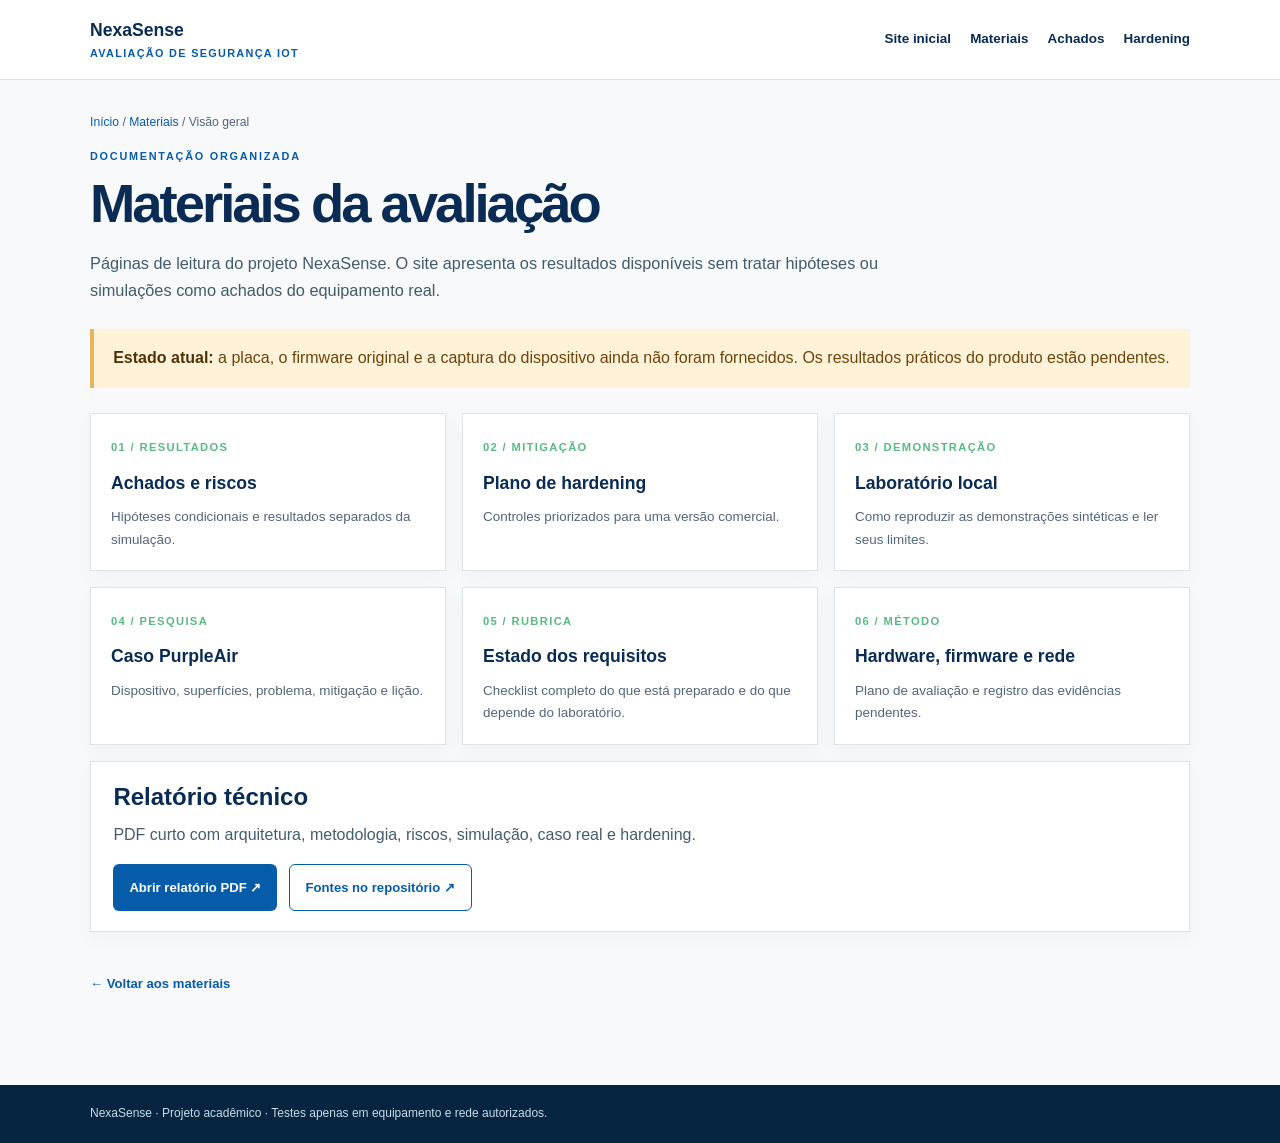
==== docs/index.html @ 53921851 "Add styled HTML project documentation" ====
<!doctype html>
<html lang="pt-BR"><head><meta charset="utf-8"><meta name="viewport" content="width=device-width,initial-scale=1"><meta name="description" content="Materiais do projeto - materiais da avaliação de segurança do NexaSense"><title>Materiais do projeto | NexaSense</title><link rel="stylesheet" href="styles.css"></head>
<body><header class="topbar"><a class="brand" href="../index.html">NexaSense<small>Avaliação de segurança IoT</small></a><nav class="topnav" aria-label="Navegação"><a href="../index.html">Site inicial</a><a href="index.html">Materiais</a><a href="achados.html">Achados</a><a href="hardening.html">Hardening</a></nav></header>
<main class="wrap"><p class="crumb"><a href="../index.html">Início</a> / <a href="index.html">Materiais</a> / Visão geral</p><p class="eyebrow">Documentação organizada</p><h1 class="title">Materiais da avaliação</h1><p class="lead">Páginas de leitura do projeto NexaSense. O site apresenta os resultados disponíveis sem tratar hipóteses ou simulações como achados do equipamento real.</p><div class="callout"><strong>Estado atual:</strong> a placa, o firmware original e a captura do dispositivo ainda não foram fornecidos. Os resultados práticos do produto estão pendentes.</div><section class="cards">
<a class="card" href="achados.html"><span class="num">01 / RESULTADOS</span><h2>Achados e riscos</h2><p>Hipóteses condicionais e resultados separados da simulação.</p></a>
<a class="card" href="hardening.html"><span class="num">02 / MITIGAÇÃO</span><h2>Plano de hardening</h2><p>Controles priorizados para uma versão comercial.</p></a>
<a class="card" href="laboratorio.html"><span class="num">03 / DEMONSTRAÇÃO</span><h2>Laboratório local</h2><p>Como reproduzir as demonstrações sintéticas e ler seus limites.</p></a>
<a class="card" href="caso-purpleair.html"><span class="num">04 / PESQUISA</span><h2>Caso PurpleAir</h2><p>Dispositivo, superfícies, problema, mitigação e lição.</p></a>
<a class="card" href="requisitos.html"><span class="num">05 / RUBRICA</span><h2>Estado dos requisitos</h2><p>Checklist completo do que está preparado e do que depende do laboratório.</p></a>
<a class="card" href="metodologia.html"><span class="num">06 / MÉTODO</span><h2>Hardware, firmware e rede</h2><p>Plano de avaliação e registro das evidências pendentes.</p></a>
</section><div class="panel"><h2>Relatório técnico</h2><p>PDF curto com arquitetura, metodologia, riscos, simulação, caso real e hardening.</p><div class="links"><a class="button" href="../report/Relatorio-Tecnico-NexaHome.pdf">Abrir relatório PDF ↗</a><a class="button alt" href="../references.md">Fontes no repositório ↗</a></div></div><a class="back" href="index.html">← Voltar aos materiais</a></main><footer class="footer">NexaSense · Projeto acadêmico · Testes apenas em equipamento e rede autorizados.</footer></body></html>
---- docs/styles.css ----
:root{--navy:#092b54;--blue:#075caa;--mint:#a9e6c0;--green:#57ba83;--cream:#f6f7f3;--ink:#17304a;--muted:#536579;--line:#dbe4e9}
*{box-sizing:border-box}body{margin:0;background:#f7f9fa;color:var(--ink);font:16px/1.65 "Segoe UI",Arial,sans-serif}a{color:var(--blue)}a:focus-visible{outline:3px solid #0b7bbd;outline-offset:3px}.topbar{background:#fff;border-bottom:1px solid var(--line);padding:1rem max(24px,calc((100% - 1100px)/2));display:flex;align-items:center;justify-content:space-between;gap:2rem}.brand{text-decoration:none;color:var(--navy);font-weight:800;font-size:1.1rem}.brand small{display:block;color:var(--blue);font-size:.68rem;letter-spacing:.12em;text-transform:uppercase}.topnav{display:flex;gap:1.2rem;flex-wrap:wrap}.topnav a{text-decoration:none;color:var(--navy);font-size:.84rem;font-weight:700}.wrap{width:min(1100px,calc(100% - 40px));margin:0 auto;padding:2rem 0 4rem}.crumb{font-size:.76rem;color:var(--muted);margin:0 0 1rem}.crumb a{text-decoration:none}.eyebrow{font-size:.68rem;letter-spacing:.16em;text-transform:uppercase;color:var(--blue);font-weight:850;margin-bottom:.55rem}.title{font-size:clamp(2.1rem,4.5vw,3.4rem);line-height:1.08;letter-spacing:-.055em;color:var(--navy);margin:.25rem 0 1rem}.lead{max-width:850px;color:#435b6b;font-size:1.02rem;margin-bottom:1.6rem}.callout{background:#fff2d9;border-left:4px solid #e4b45e;padding:1rem 1.2rem;margin:1.25rem 0 1.6rem;color:#6b450a}.callout strong{color:#4f3307}.panel{background:#fff;border:1px solid var(--line);padding:1.25rem 1.4rem;margin:1rem 0;box-shadow:0 7px 22px rgba(9,43,84,.035)}.panel h2,.panel h3{color:var(--navy);line-height:1.2;margin:.1rem 0 .6rem}.panel p{margin:.4rem 0;color:#445c6e}.grid{display:grid;grid-template-columns:repeat(2,minmax(0,1fr));gap:1rem}.cards{display:grid;grid-template-columns:repeat(3,minmax(0,1fr));gap:1rem;margin-top:1.6rem}.card{display:block;text-decoration:none;background:#fff;border:1px solid var(--line);padding:1.2rem 1.25rem;box-shadow:0 6px 20px rgba(9,43,84,.04);transition:transform .18s,box-shadow .18s}.card:hover{transform:translateY(-2px);box-shadow:0 12px 26px rgba(9,43,84,.1)}.card .num{color:var(--green);font-size:.7rem;letter-spacing:.12em;font-weight:900}.card h2{color:var(--navy);font-size:1.1rem;margin:.55rem 0}.card p{color:var(--muted);font-size:.84rem;margin:0}.tag{display:inline-block;border-radius:99px;padding:.22rem .65rem;background:#fff0d5;color:#81551a;font-size:.66rem;font-weight:850;letter-spacing:.035em}.tag.done{background:#e3f5eb;color:#276447}.table-wrap{overflow-x:auto;background:#fff;border:1px solid var(--line);margin:1rem 0 1.5rem}.table{width:100%;border-collapse:collapse;min-width:760px;font-size:.79rem;line-height:1.45}.table th{background:var(--navy);color:#fff;text-align:left;padding:.75rem .7rem;font-size:.7rem;letter-spacing:.04em}.table td{border-top:1px solid var(--line);padding:.72rem .7rem;vertical-align:top}.table tr:nth-child(even) td{background:#f4f8fa}.table strong{color:var(--navy)}.steps{counter-reset:step;display:grid;gap:.75rem}.step{background:#fff;border:1px solid var(--line);padding:1rem 1.1rem}.step h3{margin:0 0 .3rem;color:var(--navy);font-size:1rem}.step p{margin:0;color:var(--muted);font-size:.88rem}.code{display:block;overflow-x:auto;background:#102943;color:#e6f1f8;padding:1rem 1.2rem;border-radius:6px;font: .82rem/1.5 Consolas,monospace}.button{display:inline-flex;align-items:center;gap:.6rem;padding:.72rem 1rem;border-radius:6px;background:var(--blue);color:#fff;text-decoration:none;font-weight:800;font-size:.82rem}.button.alt{background:#fff;color:var(--blue);border:1px solid var(--blue)}.links{display:flex;gap:.7rem;flex-wrap:wrap;margin-top:1rem}.footer{background:#052440;color:#c7dce9;padding:1.2rem max(24px,calc((100% - 1100px)/2));font-size:.75rem}.footer a{color:#fff}.back{display:inline-block;text-decoration:none;font-size:.82rem;font-weight:800;margin:1.6rem 0}.notice{font-size:.75rem;color:var(--muted)}@media(max-width:800px){.cards{grid-template-columns:repeat(2,1fr)}.grid{grid-template-columns:1fr}.topbar{align-items:flex-start;flex-direction:column;gap:.8rem}}@media(max-width:560px){.wrap{width:calc(100% - 28px);padding-top:1.4rem}.cards{grid-template-columns:1fr}.topnav{gap:.65rem 1rem}.topnav a{font-size:.78rem}.panel{padding:1rem}.title{font-size:2.1rem}}@media(prefers-reduced-motion:reduce){html{scroll-behavior:auto}*,*::before,*::after{transition-duration:.01ms!important;animation-duration:.01ms!important;animation-iteration-count:1!important}}
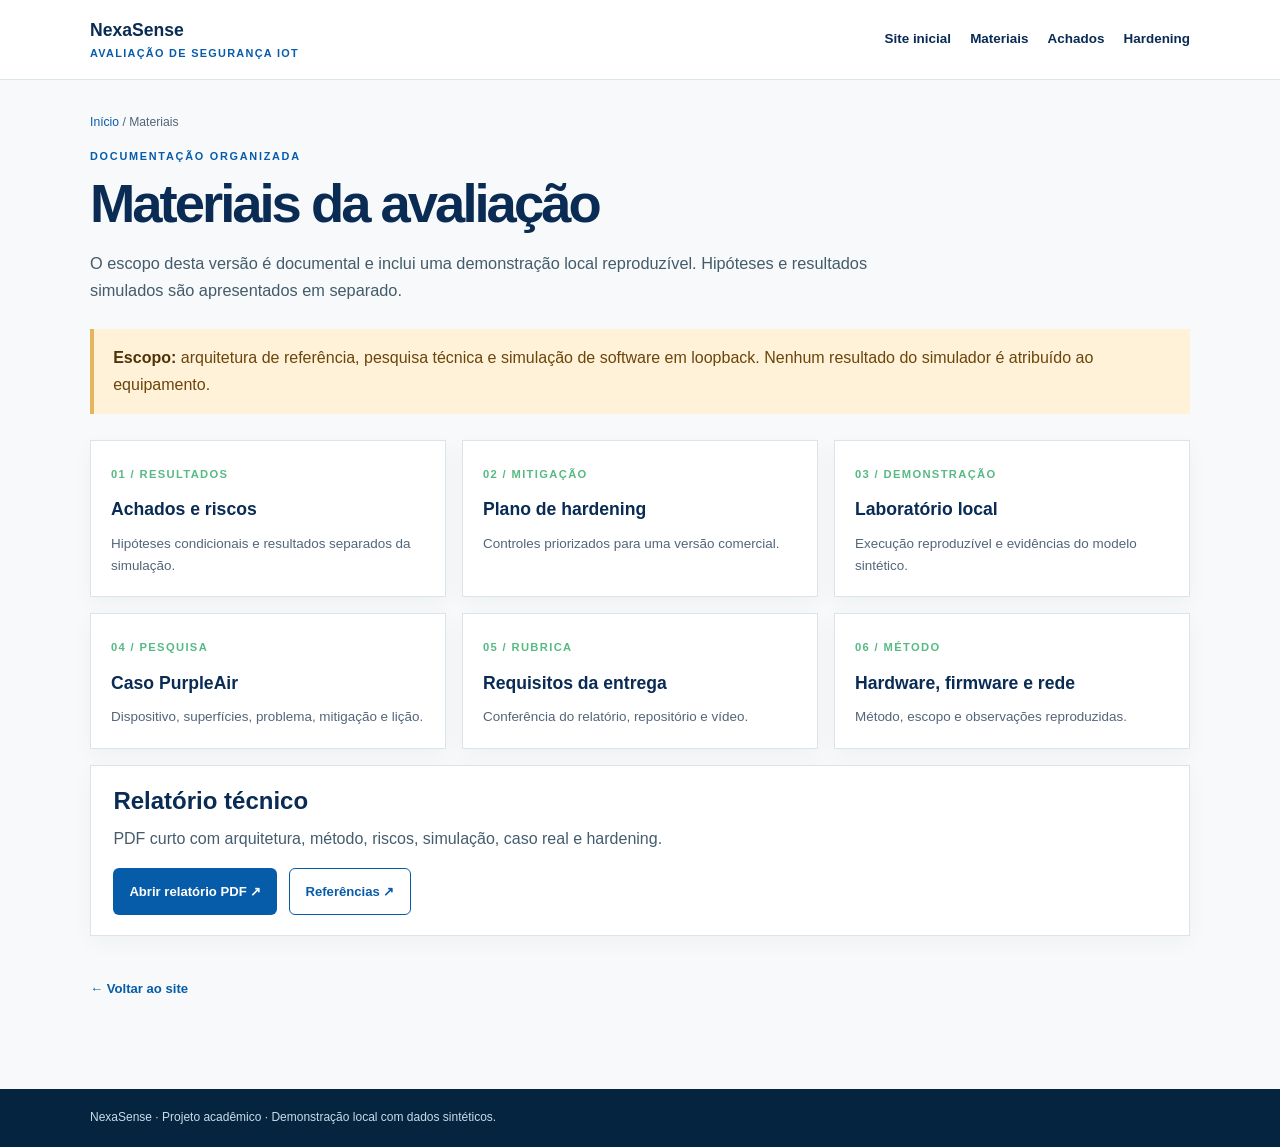
==== commit 9704f0e6: "Align assessment package with documentary scope" ====
--- a/docs/index.html
+++ b/docs/index.html
@@ -1,11 +1,5 @@
 <!doctype html>
-<html lang="pt-BR"><head><meta charset="utf-8"><meta name="viewport" content="width=device-width,initial-scale=1"><meta name="description" content="Materiais do projeto - materiais da avaliação de segurança do NexaSense"><title>Materiais do projeto | NexaSense</title><link rel="stylesheet" href="styles.css"></head>
+<html lang="pt-BR"><head><meta charset="utf-8"><meta name="viewport" content="width=device-width,initial-scale=1"><meta name="description" content="Materiais do projeto de segurança IoT NexaSense"><title>Materiais do projeto | NexaSense</title><link rel="stylesheet" href="styles.css"></head>
 <body><header class="topbar"><a class="brand" href="../index.html">NexaSense<small>Avaliação de segurança IoT</small></a><nav class="topnav" aria-label="Navegação"><a href="../index.html">Site inicial</a><a href="index.html">Materiais</a><a href="achados.html">Achados</a><a href="hardening.html">Hardening</a></nav></header>
-<main class="wrap"><p class="crumb"><a href="../index.html">Início</a> / <a href="index.html">Materiais</a> / Visão geral</p><p class="eyebrow">Documentação organizada</p><h1 class="title">Materiais da avaliação</h1><p class="lead">Páginas de leitura do projeto NexaSense. O site apresenta os resultados disponíveis sem tratar hipóteses ou simulações como achados do equipamento real.</p><div class="callout"><strong>Estado atual:</strong> a placa, o firmware original e a captura do dispositivo ainda não foram fornecidos. Os resultados práticos do produto estão pendentes.</div><section class="cards">
-<a class="card" href="achados.html"><span class="num">01 / RESULTADOS</span><h2>Achados e riscos</h2><p>Hipóteses condicionais e resultados separados da simulação.</p></a>
-<a class="card" href="hardening.html"><span class="num">02 / MITIGAÇÃO</span><h2>Plano de hardening</h2><p>Controles priorizados para uma versão comercial.</p></a>
-<a class="card" href="laboratorio.html"><span class="num">03 / DEMONSTRAÇÃO</span><h2>Laboratório local</h2><p>Como reproduzir as demonstrações sintéticas e ler seus limites.</p></a>
-<a class="card" href="caso-purpleair.html"><span class="num">04 / PESQUISA</span><h2>Caso PurpleAir</h2><p>Dispositivo, superfícies, problema, mitigação e lição.</p></a>
-<a class="card" href="requisitos.html"><span class="num">05 / RUBRICA</span><h2>Estado dos requisitos</h2><p>Checklist completo do que está preparado e do que depende do laboratório.</p></a>
-<a class="card" href="metodologia.html"><span class="num">06 / MÉTODO</span><h2>Hardware, firmware e rede</h2><p>Plano de avaliação e registro das evidências pendentes.</p></a>
-</section><div class="panel"><h2>Relatório técnico</h2><p>PDF curto com arquitetura, metodologia, riscos, simulação, caso real e hardening.</p><div class="links"><a class="button" href="../report/Relatorio-Tecnico-NexaHome.pdf">Abrir relatório PDF ↗</a><a class="button alt" href="../references.md">Fontes no repositório ↗</a></div></div><a class="back" href="index.html">← Voltar aos materiais</a></main><footer class="footer">NexaSense · Projeto acadêmico · Testes apenas em equipamento e rede autorizados.</footer></body></html>
+<main class="wrap"><p class="crumb"><a href="../index.html">Início</a> / Materiais</p><p class="eyebrow">Documentação organizada</p><h1 class="title">Materiais da avaliação</h1><p class="lead">O escopo desta versão é documental e inclui uma demonstração local reproduzível. Hipóteses e resultados simulados são apresentados em separado.</p><div class="callout"><strong>Escopo:</strong> arquitetura de referência, pesquisa técnica e simulação de software em loopback. Nenhum resultado do simulador é atribuído ao equipamento.</div><section class="cards">
+<a class="card" href="achados.html"><span class="num">01 / RESULTADOS</span><h2>Achados e riscos</h2><p>Hipóteses condicionais e resultados separados da simulação.</p></a><a class="card" href="hardening.html"><span class="num">02 / MITIGAÇÃO</span><h2>Plano de hardening</h2><p>Controles priorizados para uma versão comercial.</p></a><a class="card" href="laboratorio.html"><span class="num">03 / DEMONSTRAÇÃO</span><h2>Laboratório local</h2><p>Execução reproduzível e evidências do modelo sintético.</p></a><a class="card" href="caso-purpleair.html"><span class="num">04 / PESQUISA</span><h2>Caso PurpleAir</h2><p>Dispositivo, superfícies, problema, mitigação e lição.</p></a><a class="card" href="requisitos.html"><span class="num">05 / RUBRICA</span><h2>Requisitos da entrega</h2><p>Conferência do relatório, repositório e vídeo.</p></a><a class="card" href="metodologia.html"><span class="num">06 / MÉTODO</span><h2>Hardware, firmware e rede</h2><p>Método, escopo e observações reproduzidas.</p></a></section><div class="panel"><h2>Relatório técnico</h2><p>PDF curto com arquitetura, método, riscos, simulação, caso real e hardening.</p><div class="links"><a class="button" href="../report/Relatorio-Tecnico-NexaHome.pdf">Abrir relatório PDF ↗</a><a class="button alt" href="metodologia.html#referencias">Referências ↗</a></div></div><a class="back" href="../index.html">← Voltar ao site</a></main><footer class="footer">NexaSense · Projeto acadêmico · Demonstração local com dados sintéticos.</footer></body></html>
